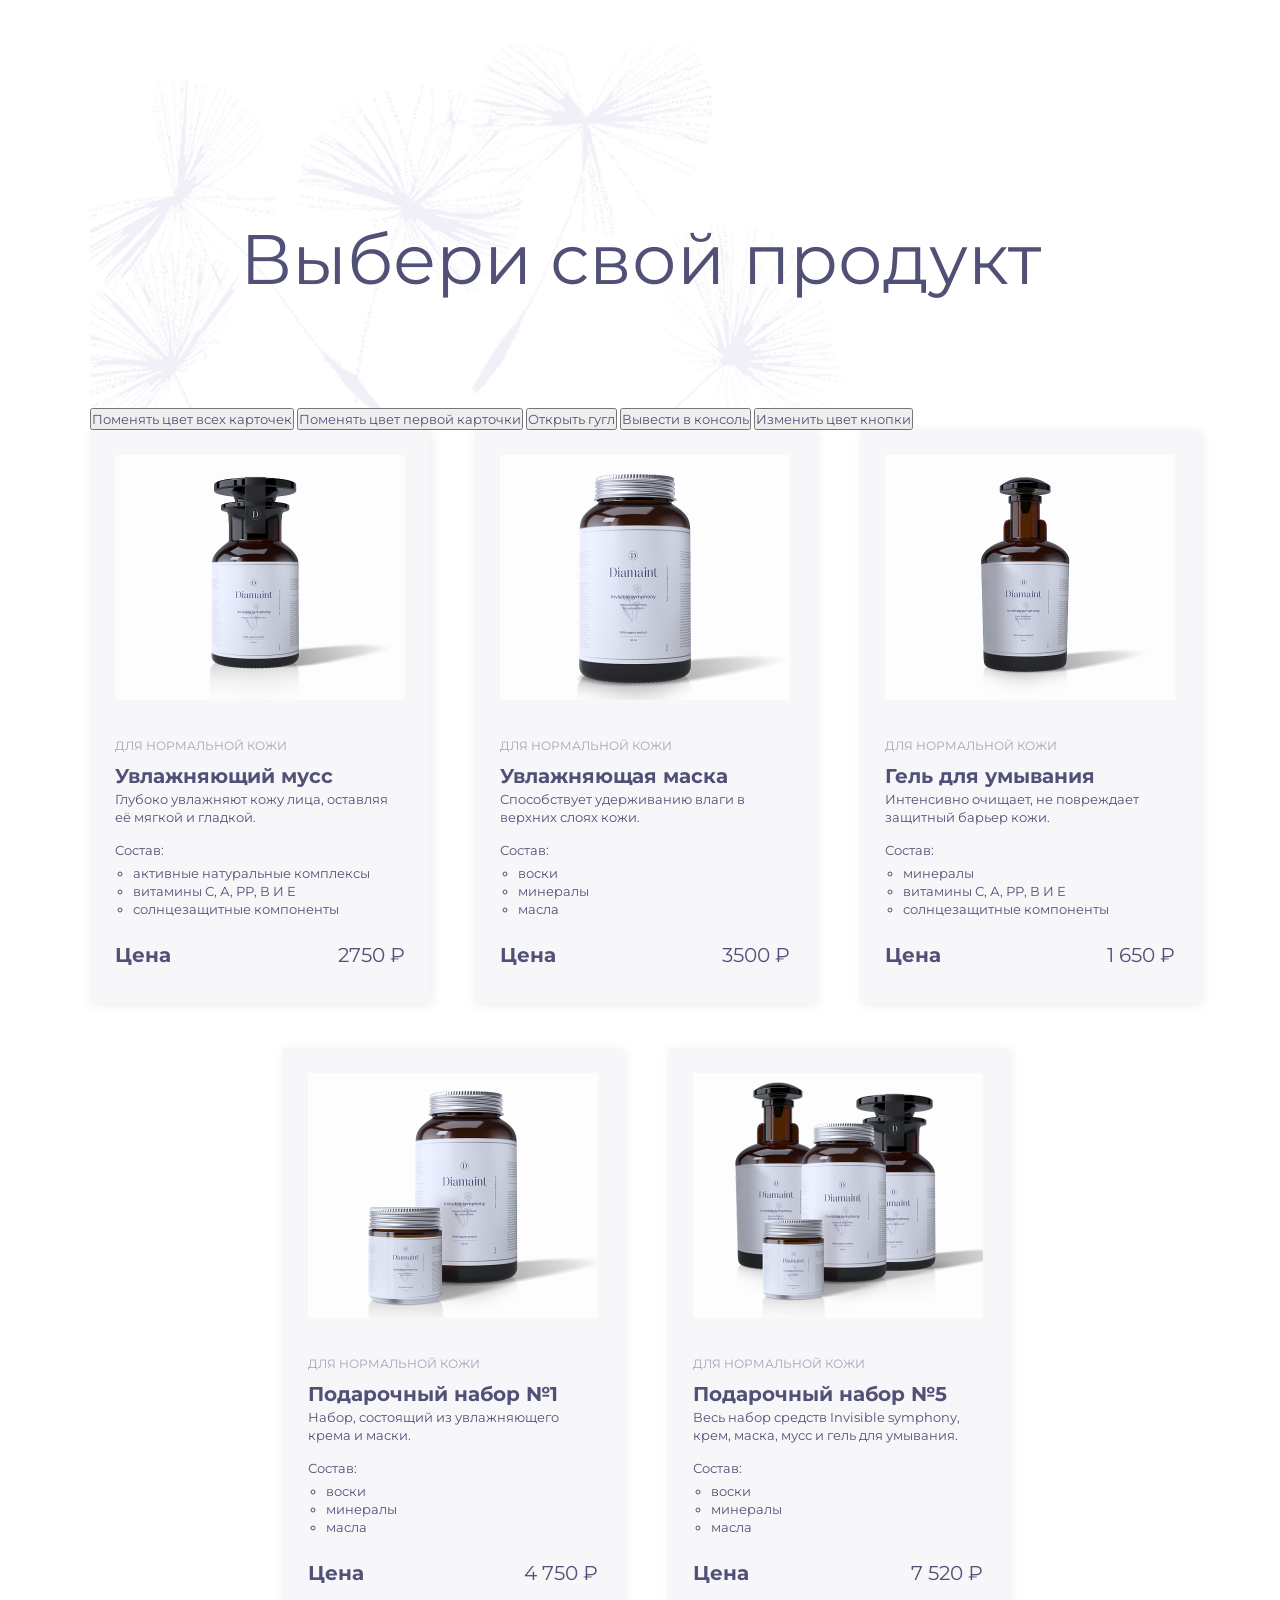
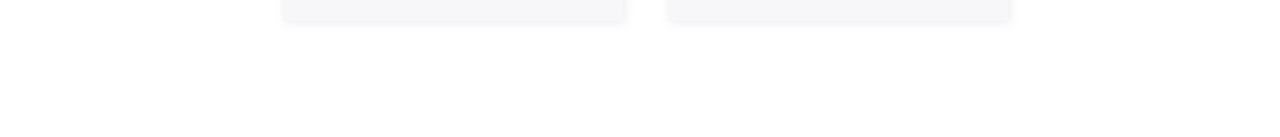
==== index.html @ ed2a5b4f "Merge pull request #5 from Ildar-Zal/homework-6 (Homework №6): Practice with Objects and Arrays" ====
<!DOCTYPE html>
<html lang="en">
<head>
  <meta charset="UTF-8">
  <meta name="viewport" content="width=device-width, initial-scale=1.0">
  <title>Product card</title>
  <link rel="stylesheet" href="style.css">
  <link rel="preconnect" href="https://fonts.googleapis.com">
  <link rel="preconnect" href="https://fonts.gstatic.com" crossorigin>
  <link href="https://fonts.googleapis.com/css2?family=Montserrat:ital,wght@0,100..900;1,100..900&display=swap" rel="stylesheet">
</head>
<body>
  <div class="catalog-product-card">
    <p class="main-title">Выбери свой продукт</p>
    <button id="change-color-all-card">Поменять цвет всех карточек</button>
    <button id="change-color-first-card">Поменять цвет первой карточки</button>
    <button id="open-google">Открыть гугл</button>
    <button id="output-console-log">Вывести в консоль</button>
    <button id="toggle-color-for-button">Изменить цвет кнопки</button>
    <ul class="product-card-list">
      <li class="product-card">
        <img src="images/mousse.png" alt="Увлажняющий мусс" width="290" height="245">
        <span class="product-category">для нормальной кожи</span>
        <h3 class="product-name">Увлажняющий мусс</h3>
        <p class="product-description">Глубоко увлажняют кожу лица, оставляя её мягкой и гладкой.</p>
        <span>Состав:</span>
        <ul class="product-compound">
          <li class="product-compound-item">активные натуральные комплексы</li>
          <li class="product-compound-item">витамины С, А, РР, В И Е</li>
          <li class="product-compound-item">солнцезащитные компоненты</li>
        </ul>
        <div class="product-price-container">
          <span class="product-price-label">Цена</span>
          <span class="product-price">2750 &#x20BD</span>
        </div>
      </li>
      <li class="product-card">
        <img src="images/mask.png" alt="Увлажняющая маска" width="290" height="245">
        <span class="product-category">для нормальной кожи</span>
        <h3 class="product-name">Увлажняющая маска</h3>
        <p class="product-description">Способствует удерживанию влаги в верхних слоях кожи.</p>
        <span>Состав:</span>
        <ul class="product-compound">
          <li class="product-compound-item">воски</li>
          <li class="product-compound-item">минералы</li>
          <li class="product-compound-item">масла</li>
        </ul>
        <div class="product-price-container">
          <span class="product-price-label">Цена</span>
          <span class="product-price">3500  &#x20BD</span>
        </div>
      </li>
      <li class="product-card">
        <img src="images/gel.png" alt="Гель для умывания" width="290" height="245">
        <span class="product-category">для нормальной кожи</span>
        <h3 class="product-name">Гель для умывания</h3>
        <p class="product-description">Интенсивно очищает, не повреждает защитный барьер кожи.</p>
        <span>Состав:</span>
        <ul class="product-compound">
          <li class="product-compound-item">минералы</li>
          <li class="product-compound-item">витамины С, А, РР, В И Е</li>
          <li class="product-compound-item">солнцезащитные компоненты</li>
        </ul>
        <div class="product-price-container">
          <span class="product-price-label">Цена</span>
          <span class="product-price">1 650 &#x20BD</span>
        </div>
      </li>
      <li class="product-card">
        <img src="images/gift_set_1.png" alt="Подарочный набор №1" width="290" height="245">
        <span class="product-category">для нормальной кожи</span>
        <h3 class="product-name">Подарочный набор №1</h3>
        <p class="product-description">Набор, состоящий из увлажняющего крема и маски.</p>
        <span>Состав:</span>
        <ul class="product-compound">
          <li class="product-compound-item">воски</li>
          <li class="product-compound-item">минералы</li>
          <li class="product-compound-item">масла</li>
        </ul>
        <div class="product-price-container">
          <span class="product-price-label">Цена</span>
          <span class="product-price">4 750 &#x20BD</span>
        </div>
      </li>
      <li class="product-card">
        <img src="images/gift_set_5.png" alt="Подарочный набор №5" width="290" height="245">
        <span class="product-category">для нормальной кожи</span>
        <h3 class="product-name">Подарочный набор №5</h3>
        <p class="product-description">Весь набор средств Invisible symphony, крем, маска, мусс и гель для умывания.</p>
        <span>Состав:</span>
        <ul class="product-compound">
          <li class="product-compound-item">воски</li>
          <li class="product-compound-item">минералы</li>
          <li class="product-compound-item">масла</li>
        </ul>
        <div class="product-price-container">
          <span class="product-price-label">Цена</span>
          <span class="product-price">7 520 &#x20BD</span>
        </div>
      </li>
    </ul>
  </div>
  <script src="homework-5.js"></script>
  <script src="main.js"></script>
  <script src="homework-6.js"></script>
</body>
</html>
---- style.css ----
* {
  box-sizing: border-box;
  margin: 0px;
  padding: 0px;
  font-family: "Montserrat","Courier", monospace;
  font-size: 13px;
  line-height: 18px;
  color: #515076;
  font-weight: 400;
}

.main-title {
  font-size: 70px;
  line-height: 78px;
  text-align: center;
  padding: 220px 0px 110px 0px;
}

.catalog-product-card {
  margin: auto;
  width: 1100px;
  background-image: url("images/flowers.png");
  background-position: left-top;
  background-repeat: no-repeat;
  background-size: 790px;
}

.product-card-list {
  list-style: none;
  display: flex; 
  margin-bottom: 116px;
  gap: 45px;
  flex-wrap: wrap;
  justify-content: center;
  width: 1110px;
}

.product-card {
  width: 340px;
  height: 573px;
  padding: 25px;
  background-color: #F7F7FA;
  box-shadow: 2px 2px 10px 0px rgba(81, 80, 118, 0.1);
}

.bg-green {
  background-color: green;
}

.bg-blue {
  background-color: blue;
}

.bg-red {
  background-color: red;
}

.product-category {
  font-size: 12px;
  line-height: 24px;
  text-transform: uppercase;
  color: #A5A3B9;
  display: block;
  margin-top: 30px;
  margin-bottom: 5px;
}

.product-name {
  font-weight: 700;
  font-size: 20px;
  line-height: 27px;
  margin-top: 5px;
}

.product-description {
  margin-bottom: 15px;
}

.product-compound {
  margin-top: 5px;
  list-style: circle;
  margin-bottom: 25px;
}

.product-compound-item {
  margin-left: 18px;
}

.product-price-container {
  display: flex;
  justify-content: space-between; 
  align-items: center;
}

.product-price-label {
  font-weight: 700;
  font-size: 20px;
  line-height: 24px;
}

.product-price {
  font-size: 20px;
  line-height: 24px;
}
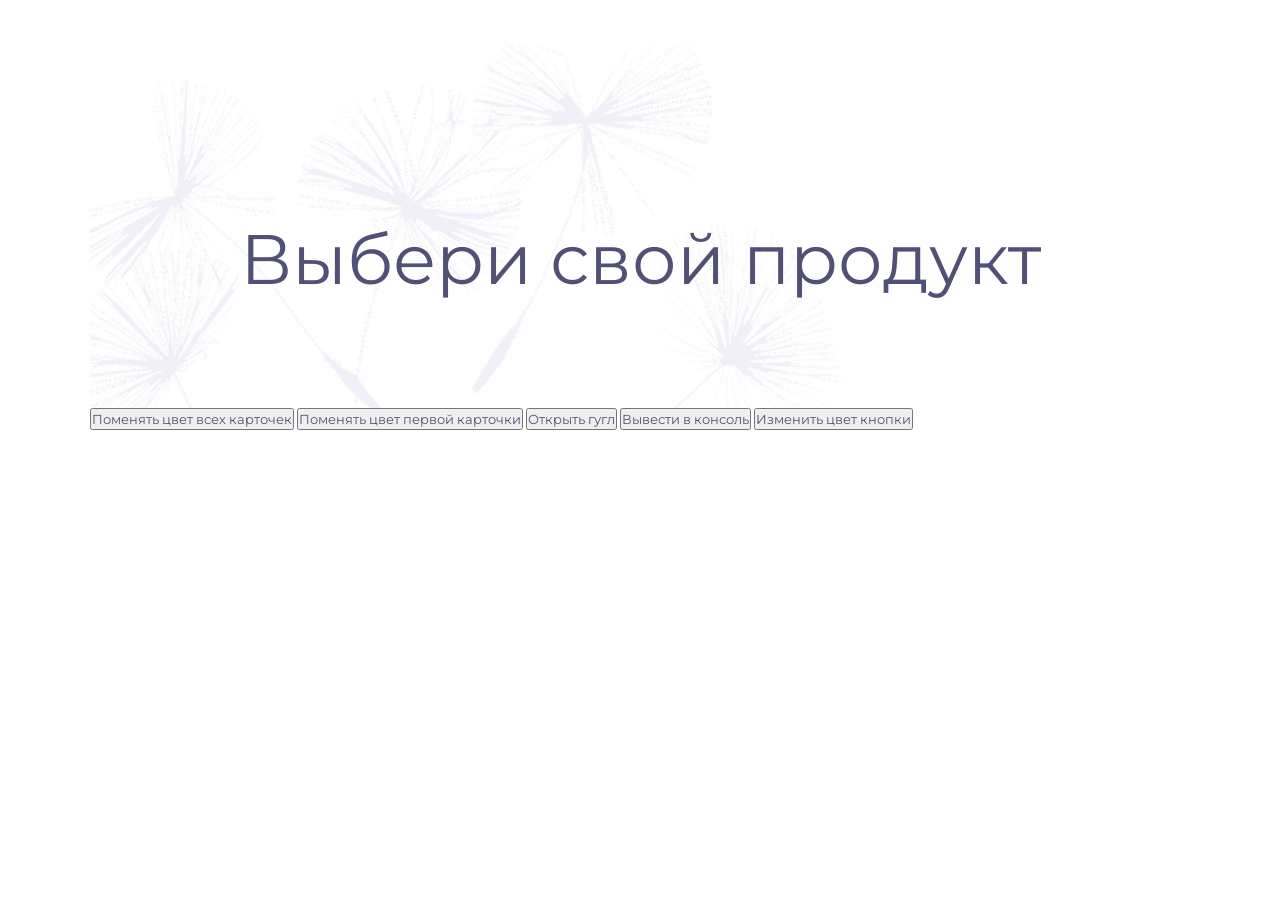
==== commit 7906cf16: "fixed issues" ====
--- a/index.html
+++ b/index.html
@@ -17,91 +17,23 @@
     <button id="open-google">Открыть гугл</button>
     <button id="output-console-log">Вывести в консоль</button>
     <button id="toggle-color-for-button">Изменить цвет кнопки</button>
-    <ul class="product-card-list">
+    <ul class="product-card-list"></ul>
+    <template id = "product-card-template">
       <li class="product-card">
-        <img src="images/mousse.png" alt="Увлажняющий мусс" width="290" height="245">
-        <span class="product-category">для нормальной кожи</span>
-        <h3 class="product-name">Увлажняющий мусс</h3>
-        <p class="product-description">Глубоко увлажняют кожу лица, оставляя её мягкой и гладкой.</p>
-        <span>Состав:</span>
-        <ul class="product-compound">
-          <li class="product-compound-item">активные натуральные комплексы</li>
-          <li class="product-compound-item">витамины С, А, РР, В И Е</li>
-          <li class="product-compound-item">солнцезащитные компоненты</li>
-        </ul>
+        <img src="" alt="" width="290" height="245">
+        <span class="product-category"></span>
+        <h3 class="product-name"></h3>
+        <p class="product-description"></p>
+        <span></span>
+        <ul class="product-compound"></ul>
         <div class="product-price-container">
-          <span class="product-price-label">Цена</span>
-          <span class="product-price">2750 &#x20BD</span>
+          <span class="product-price-label"></span>
+          <span class="product-price"></span>
         </div>
       </li>
-      <li class="product-card">
-        <img src="images/mask.png" alt="Увлажняющая маска" width="290" height="245">
-        <span class="product-category">для нормальной кожи</span>
-        <h3 class="product-name">Увлажняющая маска</h3>
-        <p class="product-description">Способствует удерживанию влаги в верхних слоях кожи.</p>
-        <span>Состав:</span>
-        <ul class="product-compound">
-          <li class="product-compound-item">воски</li>
-          <li class="product-compound-item">минералы</li>
-          <li class="product-compound-item">масла</li>
-        </ul>
-        <div class="product-price-container">
-          <span class="product-price-label">Цена</span>
-          <span class="product-price">3500  &#x20BD</span>
-        </div>
-      </li>
-      <li class="product-card">
-        <img src="images/gel.png" alt="Гель для умывания" width="290" height="245">
-        <span class="product-category">для нормальной кожи</span>
-        <h3 class="product-name">Гель для умывания</h3>
-        <p class="product-description">Интенсивно очищает, не повреждает защитный барьер кожи.</p>
-        <span>Состав:</span>
-        <ul class="product-compound">
-          <li class="product-compound-item">минералы</li>
-          <li class="product-compound-item">витамины С, А, РР, В И Е</li>
-          <li class="product-compound-item">солнцезащитные компоненты</li>
-        </ul>
-        <div class="product-price-container">
-          <span class="product-price-label">Цена</span>
-          <span class="product-price">1 650 &#x20BD</span>
-        </div>
-      </li>
-      <li class="product-card">
-        <img src="images/gift_set_1.png" alt="Подарочный набор №1" width="290" height="245">
-        <span class="product-category">для нормальной кожи</span>
-        <h3 class="product-name">Подарочный набор №1</h3>
-        <p class="product-description">Набор, состоящий из увлажняющего крема и маски.</p>
-        <span>Состав:</span>
-        <ul class="product-compound">
-          <li class="product-compound-item">воски</li>
-          <li class="product-compound-item">минералы</li>
-          <li class="product-compound-item">масла</li>
-        </ul>
-        <div class="product-price-container">
-          <span class="product-price-label">Цена</span>
-          <span class="product-price">4 750 &#x20BD</span>
-        </div>
-      </li>
-      <li class="product-card">
-        <img src="images/gift_set_5.png" alt="Подарочный набор №5" width="290" height="245">
-        <span class="product-category">для нормальной кожи</span>
-        <h3 class="product-name">Подарочный набор №5</h3>
-        <p class="product-description">Весь набор средств Invisible symphony, крем, маска, мусс и гель для умывания.</p>
-        <span>Состав:</span>
-        <ul class="product-compound">
-          <li class="product-compound-item">воски</li>
-          <li class="product-compound-item">минералы</li>
-          <li class="product-compound-item">масла</li>
-        </ul>
-        <div class="product-price-container">
-          <span class="product-price-label">Цена</span>
-          <span class="product-price">7 520 &#x20BD</span>
-        </div>
-      </li>
-    </ul>
+    </template>
   </div>
   <script src="homework-5.js"></script>
-  <script src="main.js"></script>
-  <script src="homework-6.js"></script>
+  <script type="module" src="homework-8.js"></script>
 </body>
 </html>
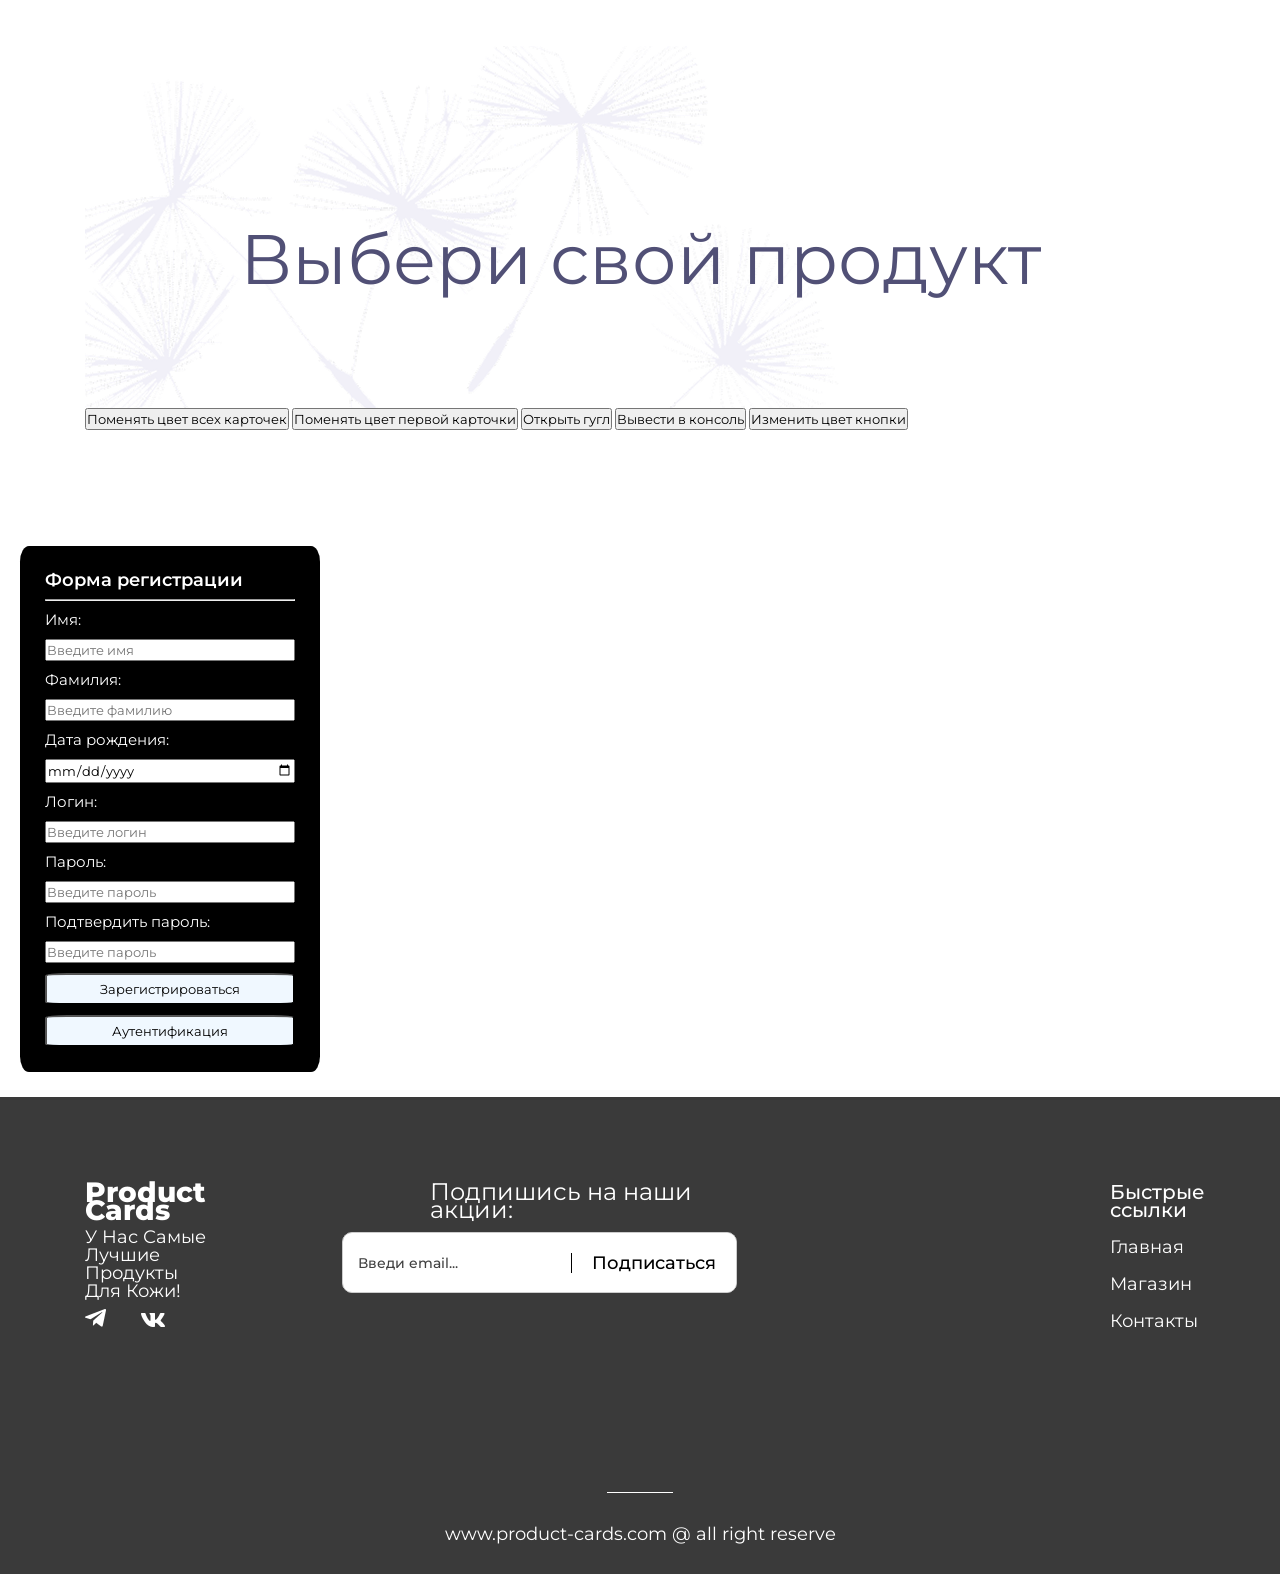
==== commit 72cfa4cd: "homework-9" ====
--- a/index.html
+++ b/index.html
@@ -1,5 +1,6 @@
 <!DOCTYPE html>
 <html lang="en">
+
 <head>
   <meta charset="UTF-8">
   <meta name="viewport" content="width=device-width, initial-scale=1.0">
@@ -7,8 +8,10 @@
   <link rel="stylesheet" href="style.css">
   <link rel="preconnect" href="https://fonts.googleapis.com">
   <link rel="preconnect" href="https://fonts.gstatic.com" crossorigin>
-  <link href="https://fonts.googleapis.com/css2?family=Montserrat:ital,wght@0,100..900;1,100..900&display=swap" rel="stylesheet">
+  <link href="https://fonts.googleapis.com/css2?family=Montserrat:ital,wght@0,100..900;1,100..900&display=swap"
+    rel="stylesheet">
 </head>
+
 <body>
   <div class="catalog-product-card">
     <p class="main-title">Выбери свой продукт</p>
@@ -18,7 +21,7 @@
     <button id="output-console-log">Вывести в консоль</button>
     <button id="toggle-color-for-button">Изменить цвет кнопки</button>
     <ul class="product-card-list"></ul>
-    <template id = "product-card-template">
+    <template id="product-card-template">
       <li class="product-card">
         <img src="" alt="" width="290" height="245">
         <span class="product-category"></span>
@@ -33,7 +36,68 @@
       </li>
     </template>
   </div>
+  <form id="registration-form">
+    <h1>Форма регистрации</h1>
+    <hr>
+    <label for="name">Имя:</label>
+    <input placeholder="Введите имя" name="name" required>
+    <label for="surname">Фамилия:</label>
+    <input placeholder="Введите фамилию" name="surname" required>
+    <label for="birthday">Дата рождения:</label>
+    <input type="date" name="birthday" required>
+    <label for="login">Логин:</label>
+    <input placeholder="Введите логин" name="login" required>
+    <label for="password">Пароль:</label>
+    <input type="password" placeholder="Введите пароль" name="password" required>
+    <label for="accept-password">Подтвердить пароль:</label>
+    <input type="password" placeholder="Введите пароль" name="acceptPassword" required>
+    <button class="button-registration-form" id="registration-button" type="submit">Зарегистрироваться</button>
+    <button class="button-registration-form" id="auth-button" type="button">Аутентификация</button>
+  </form>
+  <dialog id=modal>
+    <img id="cross-exit" src="images/cross.png" alt="" width="21" height="17.61">
+    <form id="modal-form">
+      <input placeholder="Введите логин" name="authLogin" required>
+      <input type="password" placeholder="Введите пароль" name="authPassword" required>
+      <button type="submit">Войти</button>
+    </form>
+  </dialog>
+  <footer id="product-cards-footer">
+    <nav>
+      <ul id="reference-info-container">
+        <li class="information">
+          <span id="information-product-cards-header">Product Cards</span>
+          <p>У Нас Самые Лучшие Продукты Для Кожи!</p>
+          <div>
+            <img class="telegramm" src="images/telegramm_icon.png" alt="" width="21" height="17.61">
+            <img src="images/vk_icon.png" alt="" width="24" height="14">
+          </div>
+        </li>
+        <li class="information-subscribe">
+          <p class="subscribe">Подпишись на наши акции:</p>
+          <form class="subscribe-form">
+            <input type="email" placeholder="Введи email..." required name="email">
+            <button type="submit">Подписаться</button>
+          </form>
+        </li>
+        <li class="information">
+          <p id="quick-links">Быстрые ссылки</p>
+          <p>Главная</p>
+          <p>Магазин</p>
+          <p>Контакты</p>
+        </li>
+      </ul>
+    </nav>
+    <p id="copyright">www.product-cards.com @ all right reserve</p>
+  </footer>
+  <!-- <div id="overlay"></div> -->
+
   <script src="homework-5.js"></script>
+  <script src="homework-6.js"></script>
   <script type="module" src="homework-8.js"></script>
+  <script type="module" src="homework-7.js"></script>
+  <script src="homework-9.js"></script>
+  <script src="main.js"></script>
 </body>
+
 </html>
--- a/style.css
+++ b/style.css
@@ -2,11 +2,14 @@
   box-sizing: border-box;
   margin: 0px;
   padding: 0px;
-  font-family: "Montserrat","Courier", monospace;
+  font-family: "Montserrat", "Courier", monospace;
+  line-height: 18px;
+  font-weight: 400;
+}
+
+body {
   font-size: 13px;
-  line-height: 18px;
   color: #515076;
-  font-weight: 400;
 }
 
 .main-title {
@@ -18,7 +21,7 @@
 
 .catalog-product-card {
   margin: auto;
-  width: 1100px;
+  width: 1110px;
   background-image: url("images/flowers.png");
   background-position: left-top;
   background-repeat: no-repeat;
@@ -27,7 +30,7 @@
 
 .product-card-list {
   list-style: none;
-  display: flex; 
+  display: flex;
   margin-bottom: 116px;
   gap: 45px;
   flex-wrap: wrap;
@@ -88,7 +91,7 @@
 
 .product-price-container {
   display: flex;
-  justify-content: space-between; 
+  justify-content: space-between;
   align-items: center;
 }
 
@@ -101,4 +104,192 @@
 .product-price {
   font-size: 20px;
   line-height: 24px;
-}+}
+
+#product-cards-footer {
+  padding: 1px 0 0 0;
+  background-image: url("images/dark_gray.png");
+  height: 477px;
+}
+
+#reference-info-container {
+  font-size: 18px;
+  display: flex;
+  justify-content: space-between;
+  list-style: none;
+  height: 147px;
+  margin-left: 85px;
+  margin-top: 85px;
+  margin-right: 75px;
+  color: white;
+}
+
+.information {
+  display: flex;
+  flex-direction: column;
+  justify-content: space-between;
+}
+
+#information-product-cards-header {
+  font-weight: 800;
+  font-size: 28px;
+}
+
+#quick-links {
+  font-weight: 500;
+  font-size: 20px;
+}
+
+.subscribe {
+  font-weight: 400;
+  font-size: 24px;
+  margin-left: 88px;
+  margin-right: 39px;
+}
+
+.information-subscribe {
+  margin-left: 132px;
+  margin-right: 373px;
+}
+
+.input {
+  margin-top: 13px;
+  width: 477px;
+  height: 61px;
+}
+
+#copyright {
+  margin-top: 162px;
+  text-align: center;
+  color: white;
+  position: relative;
+  padding-top: 33px;
+  font-size: 18px;
+}
+
+#copyright::before {
+  content: "";
+  position: absolute;
+  top: 0;
+  left: 50%;
+  transform: translateX(-50%);
+  width: 66px;
+  height: 1px;
+  background: white;
+}
+
+.telegramm {
+  margin-right: 30px;
+}
+
+.subscribe-form {
+  margin-top: 13px;
+  display: flex;
+  border: 1px solid #ccc;
+  border-radius: 10px;
+  overflow: hidden;
+  height: 61px;
+  background: white;
+}
+
+.subscribe-form input::placeholder {
+  color: #000000BF !important;
+}
+
+.subscribe-form input {
+  flex: 1;
+  padding: 10px 15px;
+  border: none;
+  border-right: 1px solid black;
+  font-weight: 500;
+  font-size: 14px;
+  outline: none;
+  margin: 20px 0;
+}
+
+.subscribe-form button {
+  padding: 10px 20px;
+  background: white;
+  color: black;
+  border: none;
+  cursor: pointer;
+  font-weight: 500;
+  font-size: 18px;
+}
+
+#modal {
+  z-index: 1000;
+  border-radius: 5;
+  width: calc(100% - 40px);
+  max-width: 400px;
+  border: none;
+  padding: 100px;
+  position: fixed;
+  top: 50%;
+  left: 50%;
+  transform: translate(-50%, -50%);
+}
+
+#modal-form {
+  display: flex;
+  flex-direction: column;
+  justify-content: space-between;
+  gap: 20px;
+}
+
+#cross-exit {
+  position: absolute;
+  top: 10px;
+  right: 10px;
+  cursor: pointer;
+  transition: opacity 0.3s;
+}
+
+#registration-form {
+  border-radius: 3%;
+  display: flex;
+  flex-direction: column;
+  width: 300px;
+  gap: 10px;
+  margin-left: 20px;
+  background-color: #000;
+  color: white;
+  padding: 25px;
+  margin-bottom: 25px;
+}
+
+h1 {
+  font-size: 18px;
+  font-weight: 600;
+}
+
+.button-registration-form {
+  border-radius: 9%;
+  background: aliceblue;
+  display: flex;
+  flex-wrap: wrap;
+  justify-content: center;
+  padding: 5px;
+  cursor: pointer;
+}
+
+#registration-form label {
+  font-size: 15px;
+  font-weight: 400;
+}
+
+/* #overlay {
+  position: fixed;
+  display: none;
+  width: 100%;
+  height: 100%;
+  top: 0;
+  left: 0;
+  background-color: rgba(0, 0, 0, 0.5);
+  z-index: 999;
+  cursor: pointer;
+}
+
+#modal[open]~#overlay {
+  display: block;
+} */
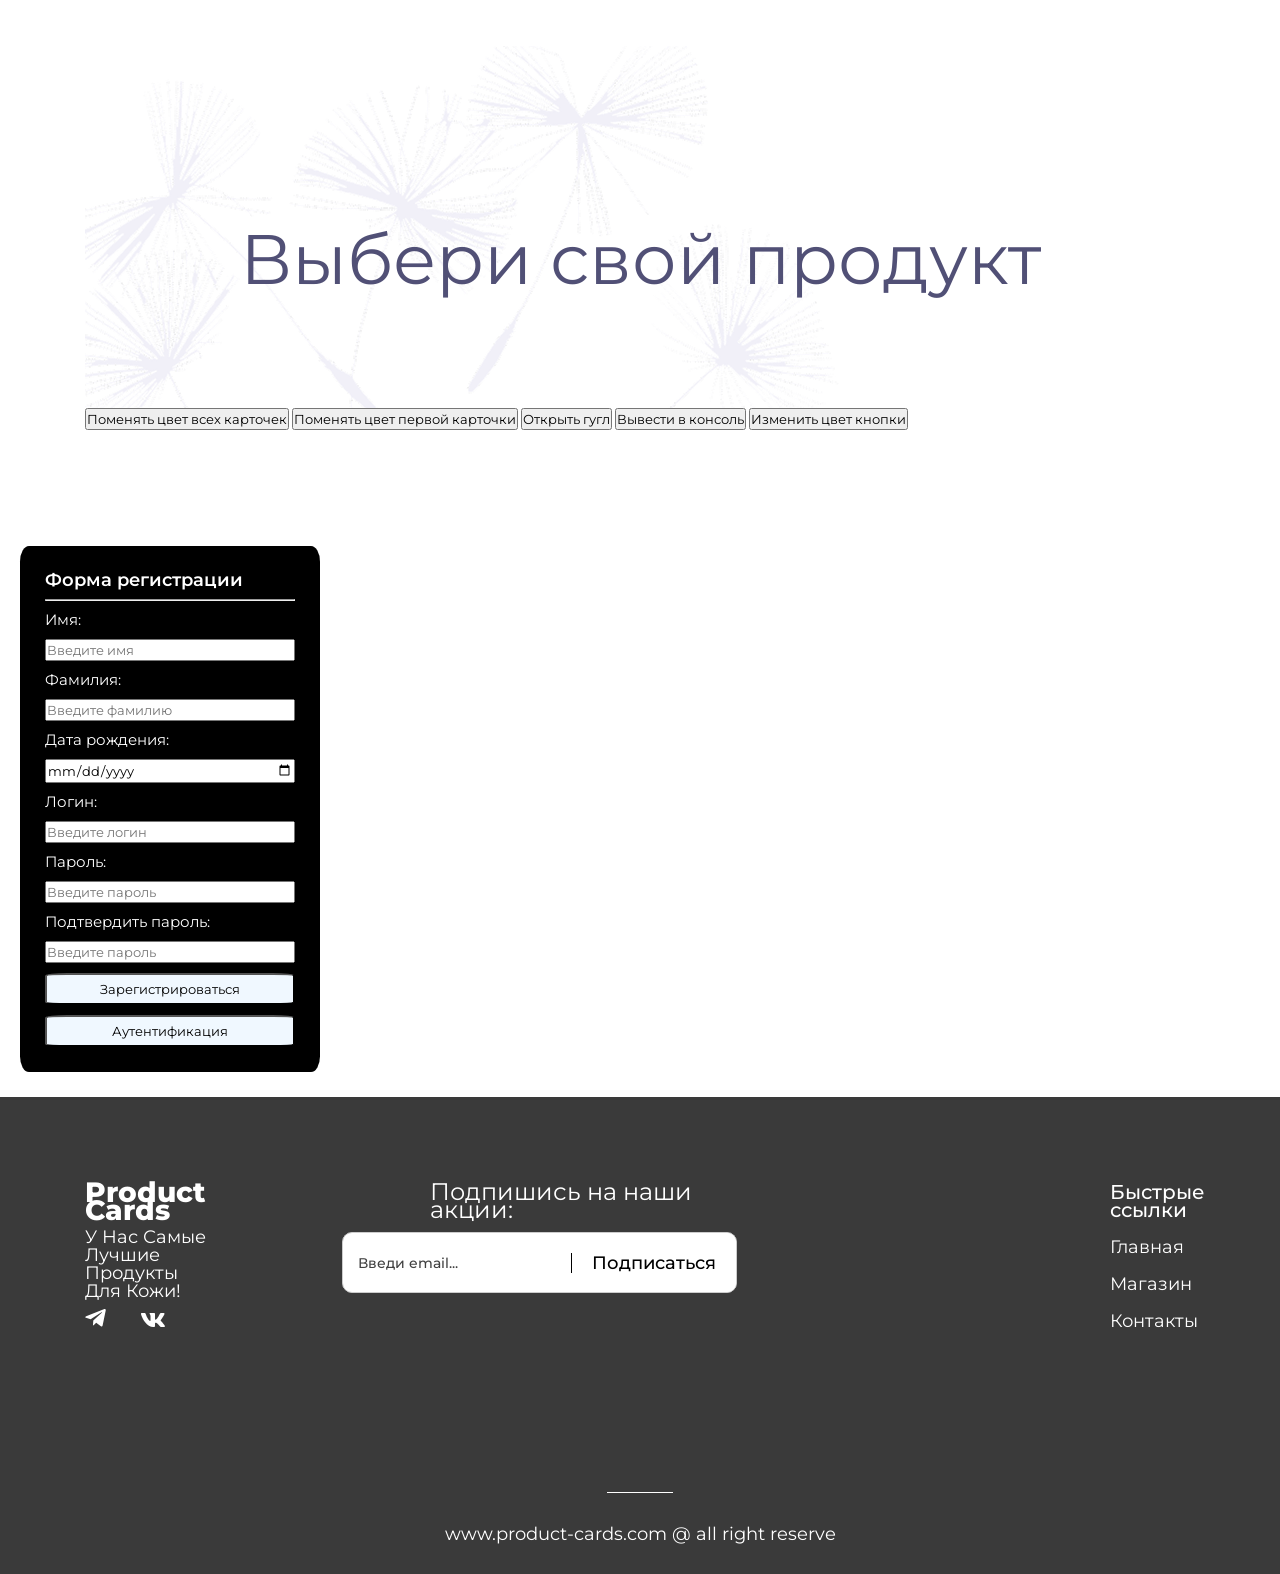
==== commit 69589978: "changed format for icons" ====
--- a/index.html
+++ b/index.html
@@ -1,6 +1,5 @@
 <!DOCTYPE html>
 <html lang="en">
-
 <head>
   <meta charset="UTF-8">
   <meta name="viewport" content="width=device-width, initial-scale=1.0">
@@ -8,8 +7,7 @@
   <link rel="stylesheet" href="style.css">
   <link rel="preconnect" href="https://fonts.googleapis.com">
   <link rel="preconnect" href="https://fonts.gstatic.com" crossorigin>
-  <link href="https://fonts.googleapis.com/css2?family=Montserrat:ital,wght@0,100..900;1,100..900&display=swap"
-    rel="stylesheet">
+  <link href="https://fonts.googleapis.com/css2?family=Montserrat:ital,wght@0,100..900;1,100..900&display=swap" rel="stylesheet">
 </head>
 
 <body>
@@ -55,7 +53,7 @@
     <button class="button-registration-form" id="auth-button" type="button">Аутентификация</button>
   </form>
   <dialog id=modal>
-    <img id="cross-exit" src="images/cross.png" alt="" width="21" height="17.61">
+    <img id="cross-exit" src="images/cross.svg" alt="" width="21" height="17.61">
     <form id="modal-form">
       <input placeholder="Введите логин" name="authLogin" required>
       <input type="password" placeholder="Введите пароль" name="authPassword" required>
@@ -69,8 +67,8 @@
           <span id="information-product-cards-header">Product Cards</span>
           <p>У Нас Самые Лучшие Продукты Для Кожи!</p>
           <div>
-            <img class="telegramm" src="images/telegramm_icon.png" alt="" width="21" height="17.61">
-            <img src="images/vk_icon.png" alt="" width="24" height="14">
+            <img class="telegramm" src="images/telegramm_icon.svg" alt="" width="21" height="17.61">
+            <img src="images/vk_icon.svg" alt="" width="24" height="14">
           </div>
         </li>
         <li class="information-subscribe">
@@ -90,8 +88,7 @@
     </nav>
     <p id="copyright">www.product-cards.com @ all right reserve</p>
   </footer>
-  <!-- <div id="overlay"></div> -->
-
+  <div id="overlay"></div>
   <script src="homework-5.js"></script>
   <script src="homework-6.js"></script>
   <script type="module" src="homework-8.js"></script>
@@ -99,5 +96,4 @@
   <script src="homework-9.js"></script>
   <script src="main.js"></script>
 </body>
-
 </html>
--- a/style.css
+++ b/style.css
@@ -108,7 +108,7 @@
 
 #product-cards-footer {
   padding: 1px 0 0 0;
-  background-image: url("images/dark_gray.png");
+  background-color: #3A3A3A;
   height: 477px;
 }
 
@@ -278,7 +278,7 @@
   font-weight: 400;
 }
 
-/* #overlay {
+ #overlay {
   position: fixed;
   display: none;
   width: 100%;
@@ -292,4 +292,4 @@
 
 #modal[open]~#overlay {
   display: block;
-} */+} 
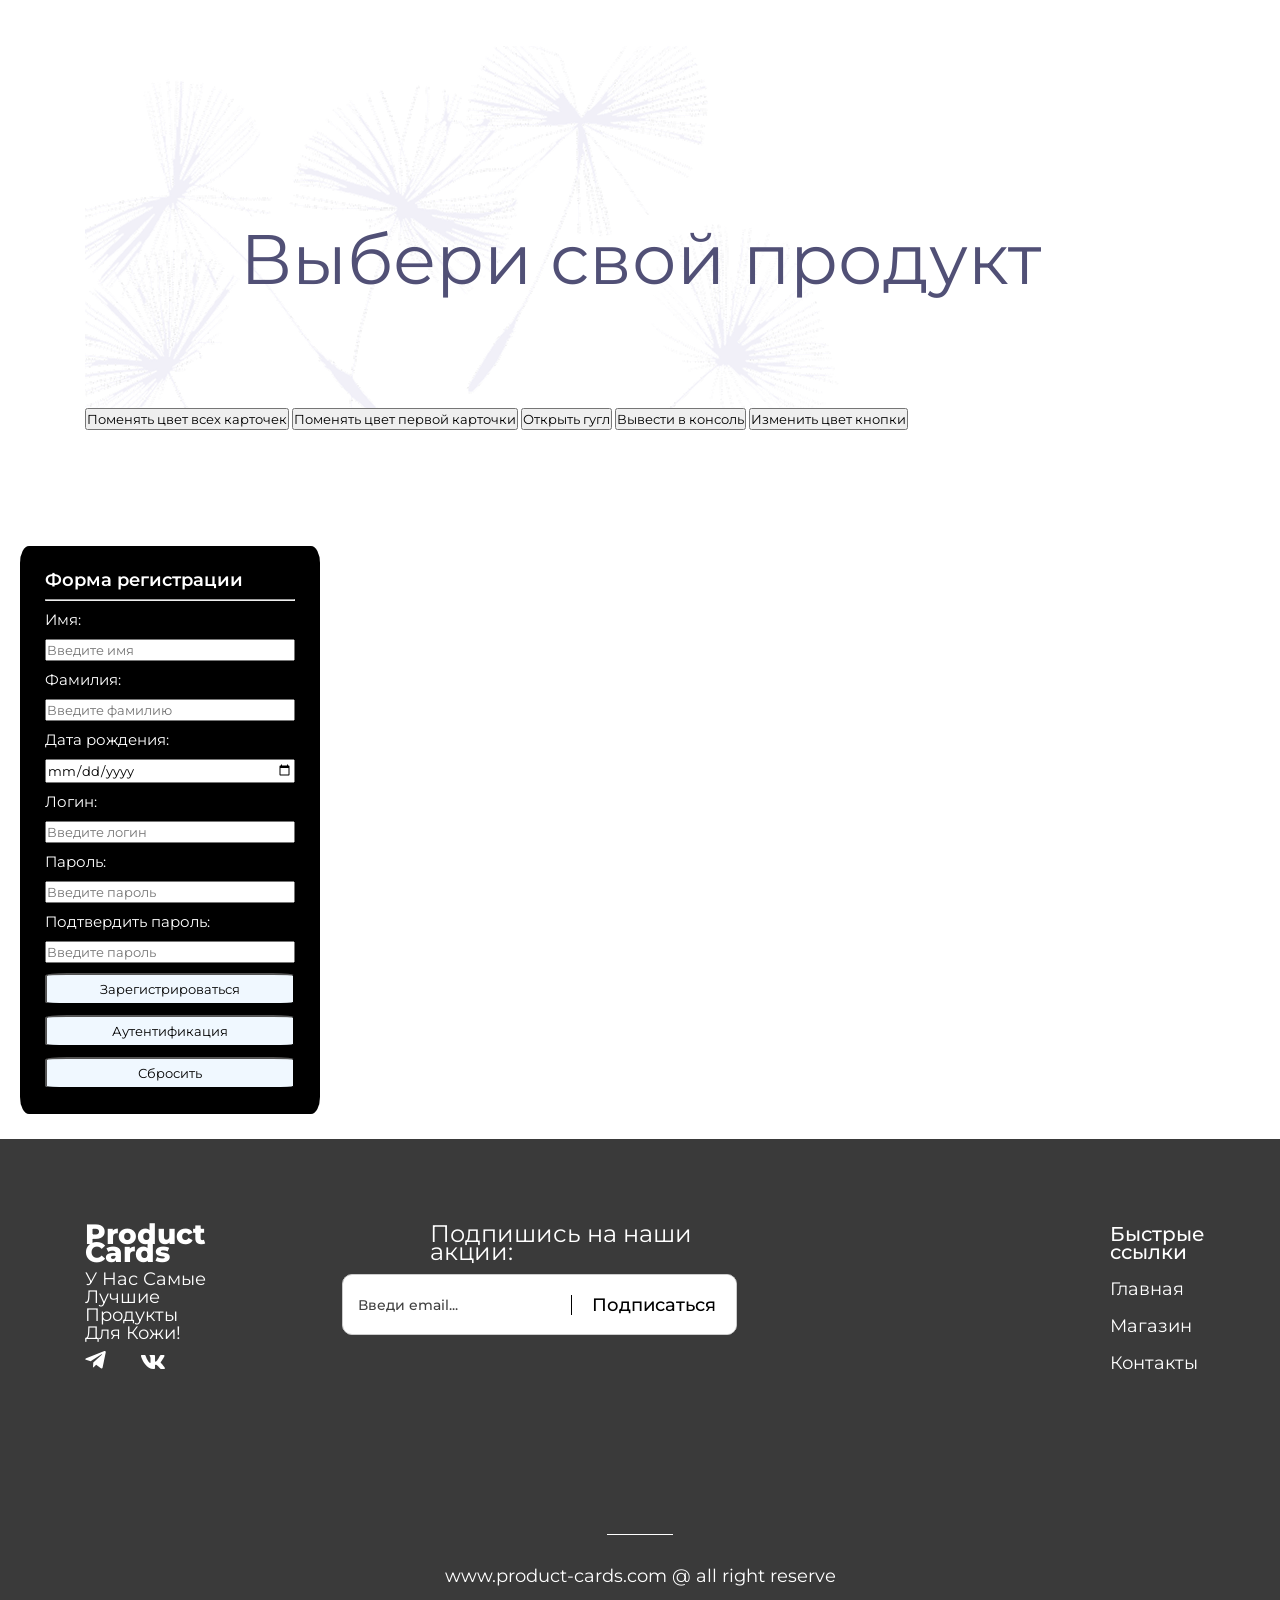
==== commit 0fb4e68a: "homework-10" ====
--- a/index.html
+++ b/index.html
@@ -51,6 +51,7 @@
     <input type="password" placeholder="Введите пароль" name="acceptPassword" required>
     <button class="button-registration-form" id="registration-button" type="submit">Зарегистрироваться</button>
     <button class="button-registration-form" id="auth-button" type="button">Аутентификация</button>
+    <button class= "button-registration-form" id="reset-button" type="button">Сбросить</button>
   </form>
   <dialog id=modal>
     <img id="cross-exit" src="images/cross.svg" alt="" width="21" height="17.61">
@@ -73,7 +74,7 @@
         </li>
         <li class="information-subscribe">
           <p class="subscribe">Подпишись на наши акции:</p>
-          <form class="subscribe-form">
+          <form id="subscribe-form">
             <input type="email" placeholder="Введи email..." required name="email">
             <button type="submit">Подписаться</button>
           </form>
@@ -89,11 +90,6 @@
     <p id="copyright">www.product-cards.com @ all right reserve</p>
   </footer>
   <div id="overlay"></div>
-  <script src="homework-5.js"></script>
-  <script src="homework-6.js"></script>
-  <script type="module" src="homework-8.js"></script>
-  <script type="module" src="homework-7.js"></script>
-  <script src="homework-9.js"></script>
-  <script src="main.js"></script>
+  <script type="module" src="homework-10/main.js"></script>
 </body>
 </html>
--- a/style.css
+++ b/style.css
@@ -182,7 +182,7 @@
   margin-right: 30px;
 }
 
-.subscribe-form {
+#subscribe-form {
   margin-top: 13px;
   display: flex;
   border: 1px solid #ccc;
@@ -192,11 +192,11 @@
   background: white;
 }
 
-.subscribe-form input::placeholder {
+#subscribe-form input::placeholder {
   color: #000000BF !important;
 }
 
-.subscribe-form input {
+#subscribe-form input {
   flex: 1;
   padding: 10px 15px;
   border: none;
@@ -207,7 +207,7 @@
   margin: 20px 0;
 }
 
-.subscribe-form button {
+#subscribe-form button {
   padding: 10px 20px;
   background: white;
   color: black;
